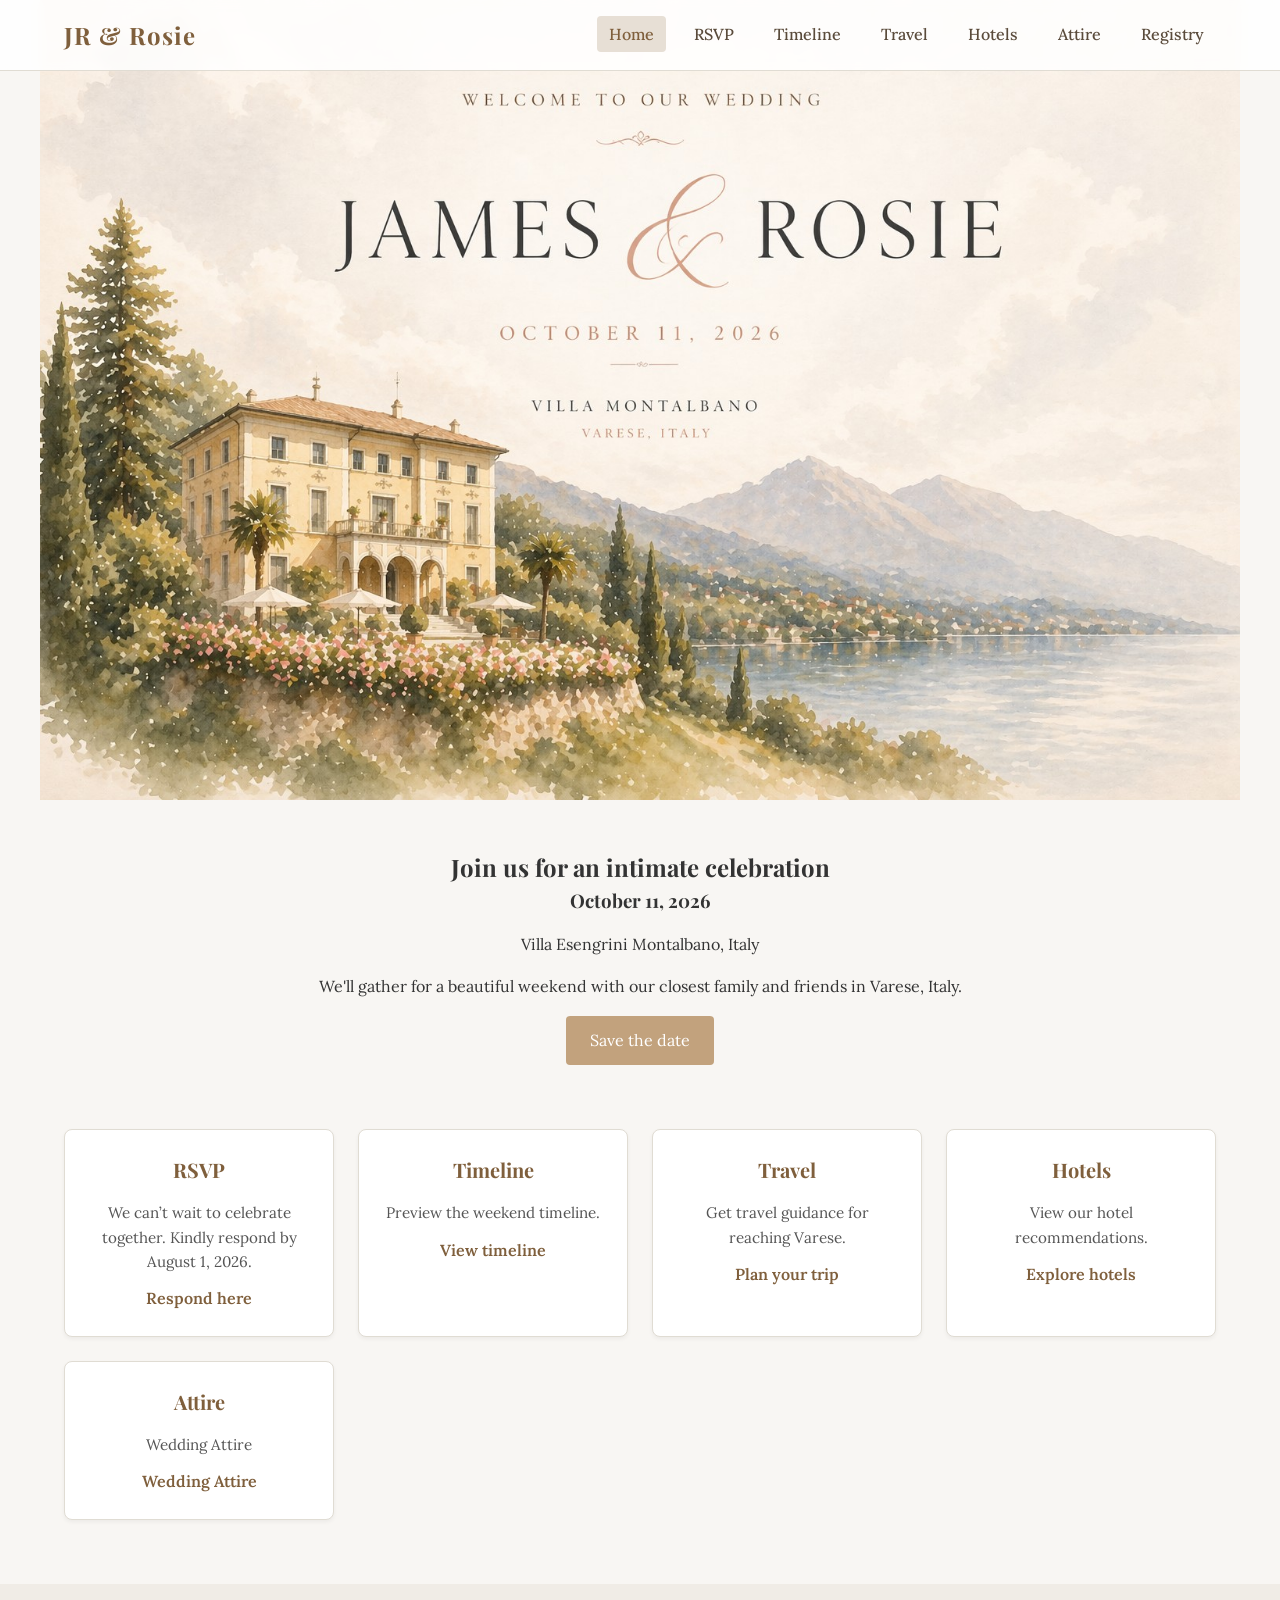
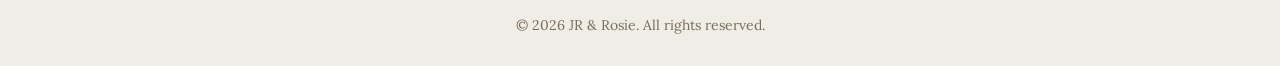
==== index.html @ 1952fc1e "Update index.html" ====
<!DOCTYPE html>
<html lang="en">
  <head>
    <meta charset="UTF-8" />
    <meta name="viewport" content="width=device-width, initial-scale=1.0" />
    <title>JR & Rosie Wedding</title>
    <link rel="preconnect" href="https://fonts.googleapis.com" />
    <link rel="preconnect" href="https://fonts.gstatic.com" crossorigin />
    <link
      href="https://fonts.googleapis.com/css2?family=Playfair+Display:wght@400;700&family=Lora:wght@400;600&display=swap"
      rel="stylesheet"
    />
    <link rel="stylesheet" href="styles.css" />
  </head>
  <body>
    <header class="navbar">
      <div class="container">
        <h1 class="logo">JR & Rosie</h1>
        <nav>
          <ul class="nav-list">
            <li><a href="index.html" class="active">Home</a></li>
            <li><a href="rsvp.html">RSVP</a></li>
            <li><a href="timeline.html">Timeline</a></li>
            <li><a href="travel.html">Travel</a></li>
            <li><a href="hotels.html">Hotels</a></li>
            <li><a href="attire.html">Attire</a></li>
            <li><a href="registry.html">Registry</a></li>
          </ul>
        </nav>
      </div>
    </header>
    <!-- Custom hero container using the designed hero image. -->
    <div class="hero-container">
      <img src="hero.jpg" class="hero-image" alt="JR and Rosie Wedding Hero">
      <!-- No clickable overlay areas needed when using a clean hero image -->
    </div>

    <!-- A simple introduction section below the hero image -->
    <section class="intro container">
      <h2>Join us for an intimate celebration</h2>
      <h3>October 11, 2026</h3>
      <p class="venue">Villa Esengrini Montalbano, Italy</p>
      <p>We'll gather for a beautiful weekend with our closest family and friends in Varese, Italy.</p>
      <a href="rsvp.html" class="button">Save the date</a>
    </section>
    <section class="info-grid container">
      <div class="info-card">
        <h4>RSVP</h4>
        <p>We can’t wait to celebrate together. Kindly respond by August 1, 2026.</p>
        <a href="rsvp.html" class="card-link">Respond here</a>
      </div>
      <div class="info-card">
        <h4>Timeline</h4>
        <p>Preview the weekend timeline.</p>
        <a href="timeline.html" class="card-link">View timeline</a>
      </div>
      <div class="info-card">
        <h4>Travel</h4>
        <p>Get travel guidance for reaching Varese.</p>
        <a href="travel.html" class="card-link">Plan your trip</a>
      </div>
      <div class="info-card">
        <h4>Hotels</h4>
        <p>View our hotel recommendations.</p>
        <a href="hotels.html" class="card-link">Explore hotels</a>
      </div>
        <div class="info-card">
        <h4>Attire</h4>
        <p>Wedding Attire</p>
        <a href="attire.html" class="card-link">Wedding Attire</a>
      </div>
    </section>
    <footer class="footer">
      <p>© 2026 JR & Rosie. All rights reserved.</p>
    </footer>
  </body>
</html>
---- styles.css ----
/* Global styles for JR & Rosie wedding site */
html {
  scroll-behavior: smooth;
}
body {
  margin: 0;
  font-family: 'Lora', serif;
  background-color: #f8f6f3;
  color: #333;
  line-height: 1.6;
}
h1,
h2,
h3,
h4,
h5,
h6 {
  font-family: 'Playfair Display', serif;
  margin: 0;
  color: #333;
}
.container {
  width: 90%;
  max-width: 1200px;
  margin: 0 auto;
}
/* Navigation bar */
.navbar {
  background-color: rgba(255, 255, 255, 0.85);
  backdrop-filter: blur(5px);
  border-bottom: 1px solid #e0dcd3;
  position: fixed;
  width: 100%;
  top: 0;
  z-index: 1000;
}
.navbar .container {
  display: flex;
  justify-content: space-between;
  align-items: center;
  padding: 1rem 0;
}
.logo {
  font-weight: 700;
  font-size: 1.5rem;
  color: #7f5f3c;
  letter-spacing: 1px;
}
.nav-list {
  list-style: none;
  margin: 0;
  padding: 0;
  display: flex;
  gap: 1rem;
}
.nav-list li a {
  text-decoration: none;
  font-weight: 500;
  color: #5a4b3b;
  padding: 0.5rem 0.75rem;
  transition: background-color 0.3s ease, color 0.3s ease;
}
.nav-list li a:hover,
.nav-list li a.active {
  background-color: #e7dfd5;
  color: #7f5f3c;
  border-radius: 4px;
}
/* Hero section */
.hero {
  position: relative;
  height: 80vh;
  background-size: cover;
  background-position: center;
  display: flex;
  align-items: center;
  justify-content: center;
  text-align: center;
  color: #fff;
}
.hero-overlay {
  position: absolute;
  top: 0;
  left: 0;
  right: 0;
  bottom: 0;
  background-color: rgba(0, 0, 0, 0.3);
  z-index: 1;
}
.hero-content {
  position: relative;
  z-index: 2;
}
.hero h2 {
  font-size: 2.5rem;
  letter-spacing: 2px;
  margin-bottom: 0.25rem;
}
.hero h3 {
  font-size: 1.5rem;
  font-weight: 400;
  margin-bottom: 0.5rem;
}
.hero .venue {
  font-size: 1rem;
  font-style: italic;
  margin-bottom: 1rem;
}
.button {
  display: inline-block;
  padding: 0.75rem 1.5rem;
  background-color: #c2a27d;
  color: #fff;
  text-decoration: none;
  border-radius: 4px;
  transition: background-color 0.3s ease;
}
.button:hover {
  background-color: #a58660;
}

/* 
  New hero container styles for the custom hero image layout.
  These styles position the image and clickable areas and hide the original hero and info grid.
*/

.hero-container {
  position: relative;
  max-width: 1200px;
  margin: 0 auto;
}

.hero-image {
  width: 100%;
  display: block;
}

/* Invisible clickable areas overlaying the hero image */
.click {
  position: absolute;
  display: block;
}

/* Positioning for each clickable region, adjust percentages to fine tune alignment */
.rsvp {
  top: 58%;
  left: 8%;
  width: 26%;
  height: 18%;
}

.events {
  top: 58%;
  left: 36%;
  width: 26%;
  height: 18%;
}

.travel {
  top: 58%;
  left: 64%;
  width: 26%;
  height: 18%;
}

.hotels {
  top: 78%;
  left: 8%;
  width: 26%;
  height: 18%;
}

.gallery {
  top: 78%;
  left: 36%;
  width: 26%;
  height: 18%;
}

/* Hide the original hero section (not used after redesign) */
.hero {
  display: none;
}

/* Introduction section below the hero image */
.intro {
  text-align: center;
  margin: 3rem auto;
}
/* Info grid on home page */
.info-grid {
  margin: 4rem auto;
  display: grid;
  grid-template-columns: repeat(auto-fit, minmax(250px, 1fr));
  gap: 1.5rem;
  text-align: center;
}
.info-card {
  padding: 1.5rem;
  border: 1px solid #e0dcd3;
  border-radius: 8px;
  background-color: #fff;
  box-shadow: 0 2px 4px rgba(0, 0, 0, 0.05);
  transition: transform 0.3s ease, box-shadow 0.3s ease;
}
.info-card:hover {
  transform: translateY(-5px);
  box-shadow: 0 4px 10px rgba(0, 0, 0, 0.1);
}
.info-card h4 {
  margin-bottom: 0.5rem;
  font-size: 1.25rem;
  color: #7f5f3c;
}
.info-card p {
  font-size: 0.95rem;
  color: #555;
  margin-bottom: 0.75rem;
}
.card-link {
  color: #7f5f3c;
  text-decoration: none;
  font-weight: 600;
  border-bottom: 1px solid transparent;
  transition: border-color 0.3s ease;
}
.card-link:hover {
  border-color: #7f5f3c;
}
/* Pages general layout */
main {
  padding-top: 80px; /* space for fixed nav */
  padding-bottom: 2rem;
}
.page-header {
  text-align: center;
  margin-bottom: 2rem;
}
.section {
  padding: 2rem 0;
}
/* RSVP form */
.rsvp-form {
  max-width: 600px;
  margin: 0 auto;
  display: flex;
  flex-direction: column;
  gap: 1rem;
}
 .rsvp-form input,
 .rsvp-form textarea,
 .rsvp-form select {
  padding: 0.75rem;
  border: 1px solid #e0dcd3;
  border-radius: 4px;
  font-size: 1rem;
}

/* Custom select arrow */
.rsvp-form select {
  appearance: none;
  background-color: #fff;
  background-image: url("data:image/svg+xml,%3Csvg xmlns='http://www.w3.org/2000/svg' width='10' height='6'%3E%3Cpath fill='%237f5f3c' d='M0 0l5 6 5-6z'/%3E%3C/svg%3E");
  background-repeat: no-repeat;
  background-position: right 0.75rem center;
  background-size: 10px 6px;
  padding-right: 2rem;
}
.rsvp-form button {
  padding: 0.75rem;
  background-color: #c2a27d;
  color: #fff;
  border: none;
  cursor: pointer;
  border-radius: 4px;
  transition: background-color 0.3s ease;
}
.rsvp-form button:hover {
  background-color: #a58660;
}
/* Timeline list */
.timeline {
  max-width: 800px;
  margin: 0 auto;
}
.timeline-item {
  margin-bottom: 1.5rem;
  display: flex;
  align-items: flex-start;
  gap: 1rem;
}
.timeline-item .time {
  font-weight: 600;
  color: #7f5f3c;
  width: 80px;
  flex-shrink: 0;
}
.timeline-item .details {
  flex-grow: 1;
}
/* Gallery */
.gallery {
  column-count: 3;
  column-gap: 1rem;
  max-width: 1200px;
  margin: 0 auto;
}
.gallery img {
  width: 100%;
  border-radius: 6px;
  margin-bottom: 1rem;
  break-inside: avoid;
}
/* Footer */
.footer {
  background-color: #f0ece6;
  padding: 1rem;
  text-align: center;
  font-size: 0.875rem;
  color: #7a6d5a;
}

/* Attire page styles */
.attire-section {
  text-align: center;
  margin: 4rem auto;
}

.color-palette {
  display: flex;
  justify-content: center;
  flex-wrap: wrap;
  gap: 1rem;
  margin: 2rem 0;
}

.color-swatch {
  width: 50px;
  height: 50px;
  border-radius: 50%;
  cursor: pointer;
  transition: transform 0.3s ease;
}

.color-swatch:hover {
  transform: scale(1.2);
}

.color-swatch.champagne {
  background-color: #f7e9d5;
}
.color-swatch.blush {
  background-color: #f3d3d8;
}
.color-swatch.pink {
  background-color: #f7b7c3;
}
.color-swatch.burgundy {
  background-color: #803336;
}
.color-swatch.taupe {
  background-color: #d1c1ae;
}
.color-swatch.black {
  background-color: #000000;
}

.attire-guide-img {
  max-width: 100%;
  margin-bottom: 2rem;
}

.attire-details {
  max-width: 800px;
  margin: 0 auto;
  text-align: left;
}

.attire-details h3 {
  margin-top: 2rem;
  margin-bottom: 0.5rem;
}
@media (max-width: 768px) {
  .hero {
    min-height: 80vh;
    background-size: contain;
    background-position: center center;
  }

  .hero-content {
    padding: 2rem 1rem;
  }
}
@media (max-width: 768px) {
  .navbar .container {
    flex-direction: column;
    align-items: center;
  }

  .nav-list {
    flex-wrap: wrap;
    justify-content: center;
    gap: 0.75rem;
    padding: 0;
    margin-top: 1rem;
  }

  .nav-list li {
    margin: 0;
  }

  .nav-list a {
    font-size: 0.9rem;
  }
}
@media (max-width: 768px) {
  .navbar {
    position: relative;
    z-index: 10;
  }

  .hero {
    padding-top: 2rem;
    min-height: calc(100vh - 140px);
  }

  .hero-content {
    padding-top: 2rem;
  }
}
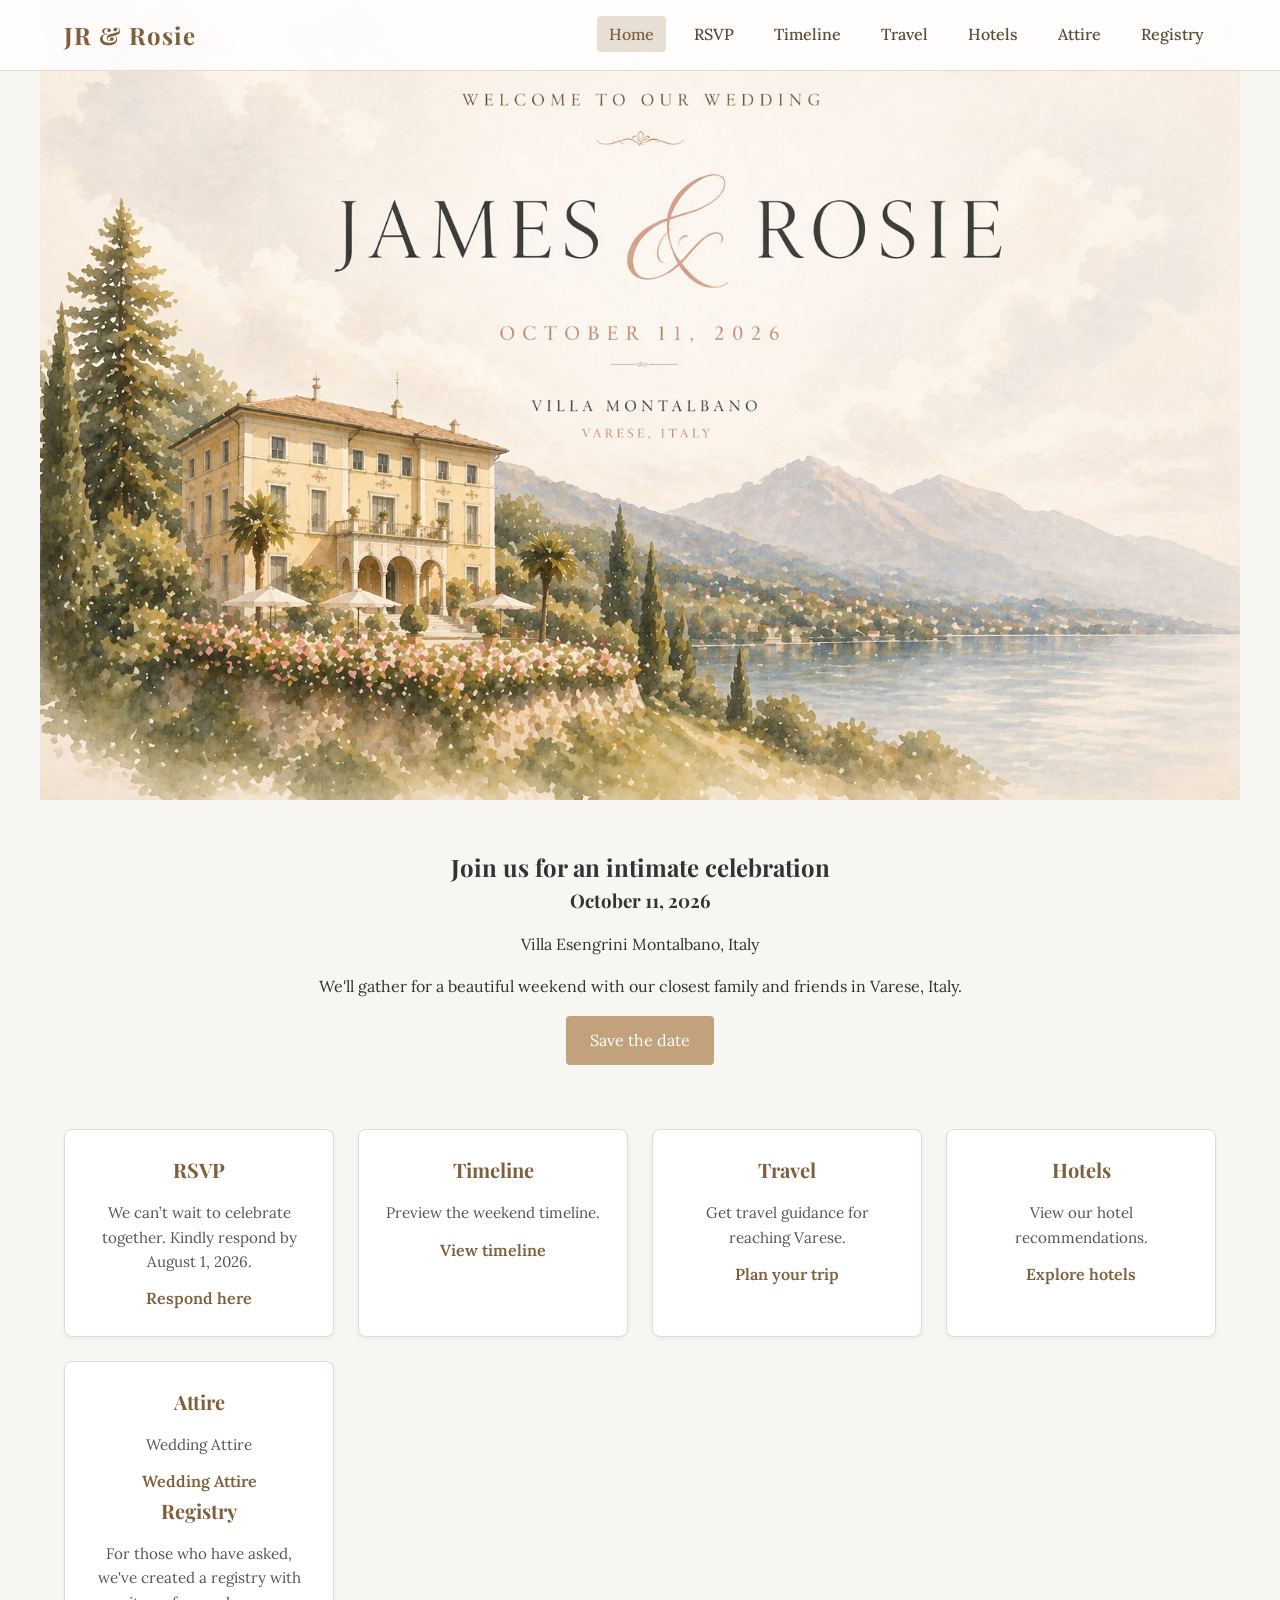
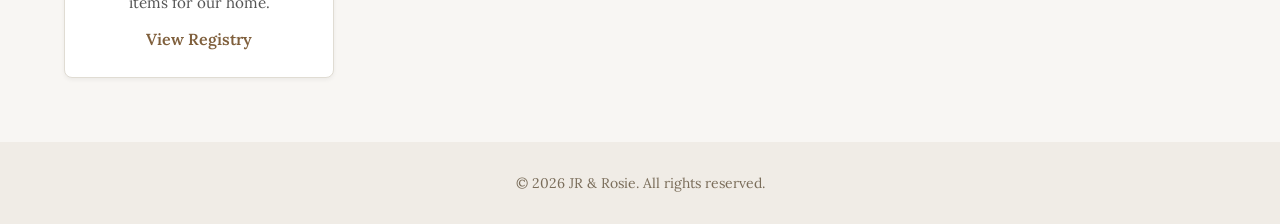
==== commit f1b917e7: "Update index.html" ====
--- a/index.html
+++ b/index.html
@@ -67,7 +67,12 @@
         <div class="info-card">
         <h4>Attire</h4>
         <p>Wedding Attire</p>
-        <a href="attire.html" class="card-link">Wedding Attire</a>
+        <a href="attire.html" class="card-link">Wedding Attire</a
+       <div class="info-card">
+  <h4>Registry</h4>
+  <p>For those who have asked, we've created a registry with items for our home.</p>
+  <a href="registry.html" class="card-link">View Registry</a>
+</div>                                                         
       </div>
     </section>
     <footer class="footer">
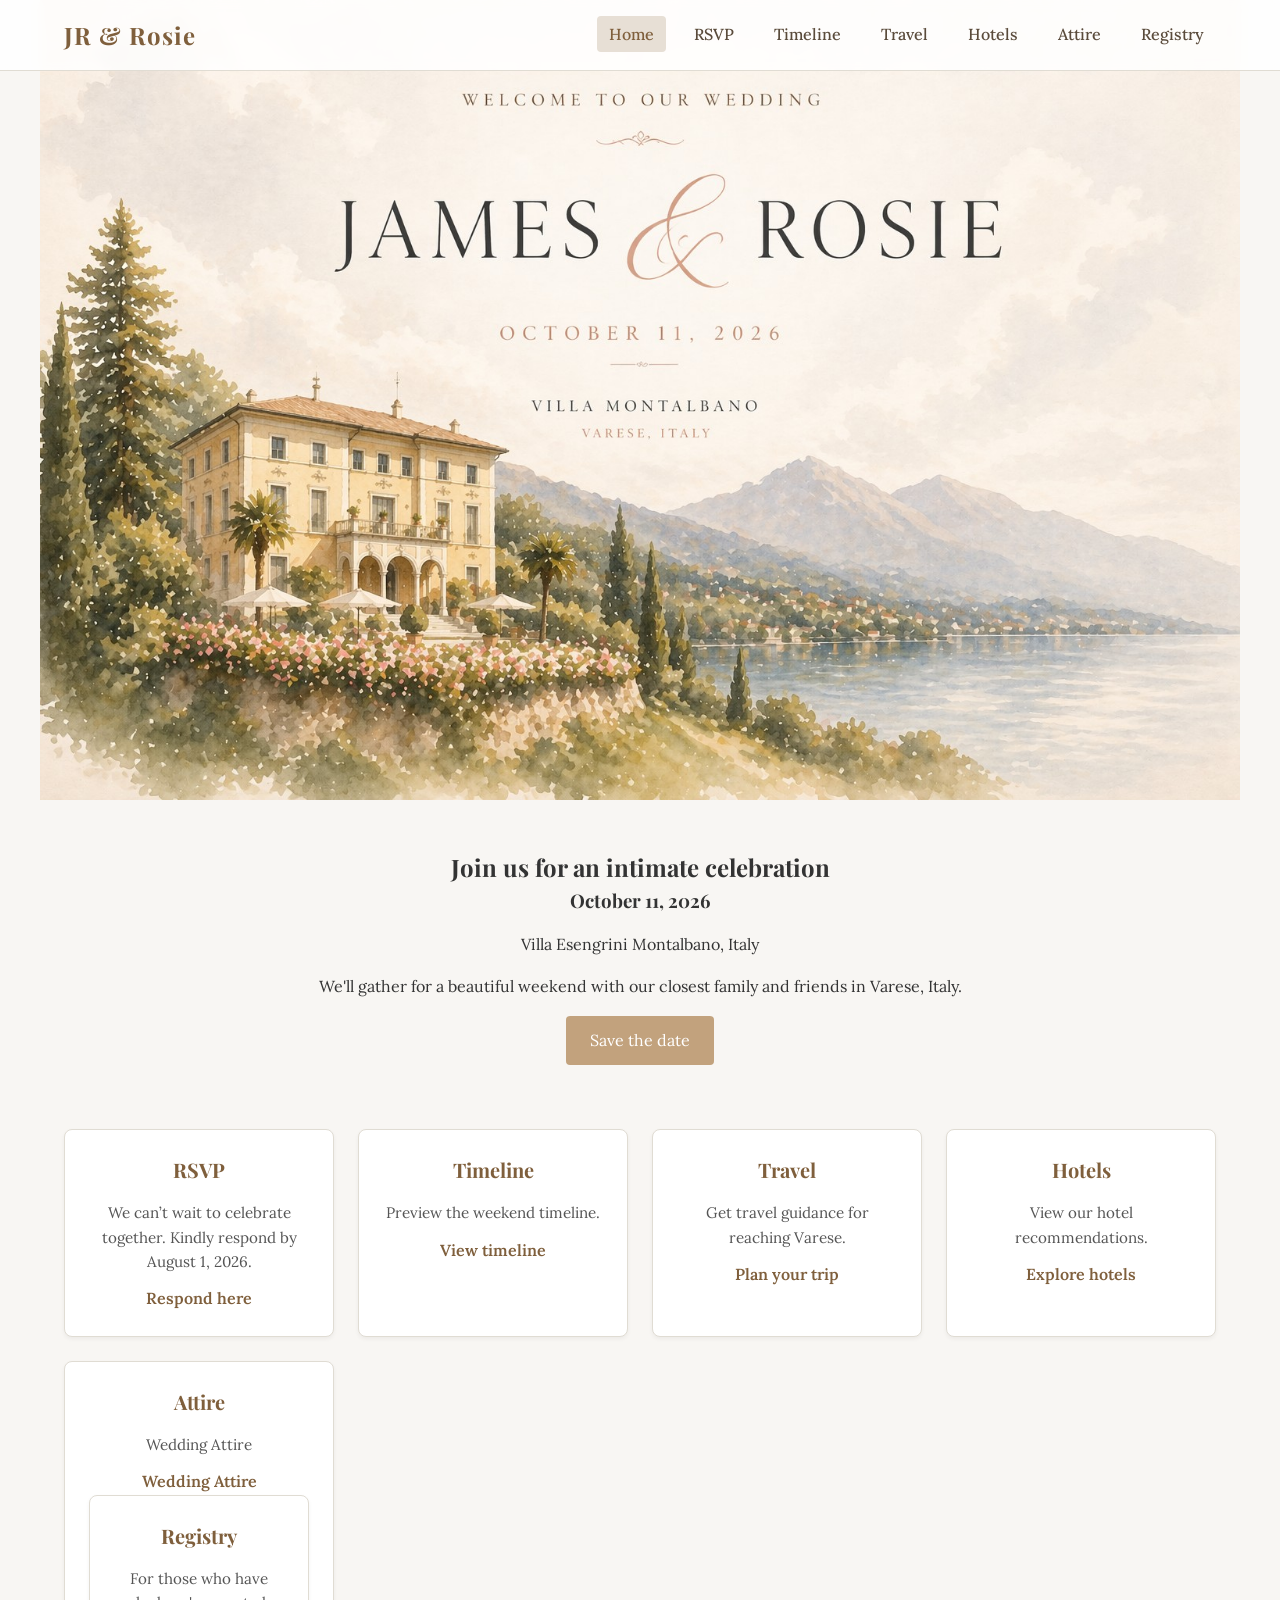
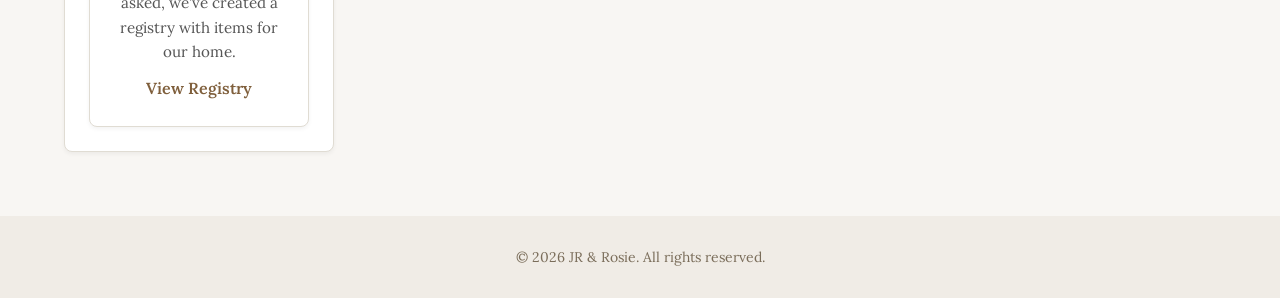
==== commit cf9ad46b: "Update index.html" ====
--- a/index.html
+++ b/index.html
@@ -68,11 +68,12 @@
         <h4>Attire</h4>
         <p>Wedding Attire</p>
         <a href="attire.html" class="card-link">Wedding Attire</a
+      </div>                                                         
        <div class="info-card">
-  <h4>Registry</h4>
-  <p>For those who have asked, we've created a registry with items for our home.</p>
-  <a href="registry.html" class="card-link">View Registry</a>
-</div>                                                         
+       <h4>Registry</h4>
+       <p>For those who have asked, we've created a registry with items for our home.</p>
+       <a href="registry.html" class="card-link">View Registry</a>
+      </div>                                                         
       </div>
     </section>
     <footer class="footer">
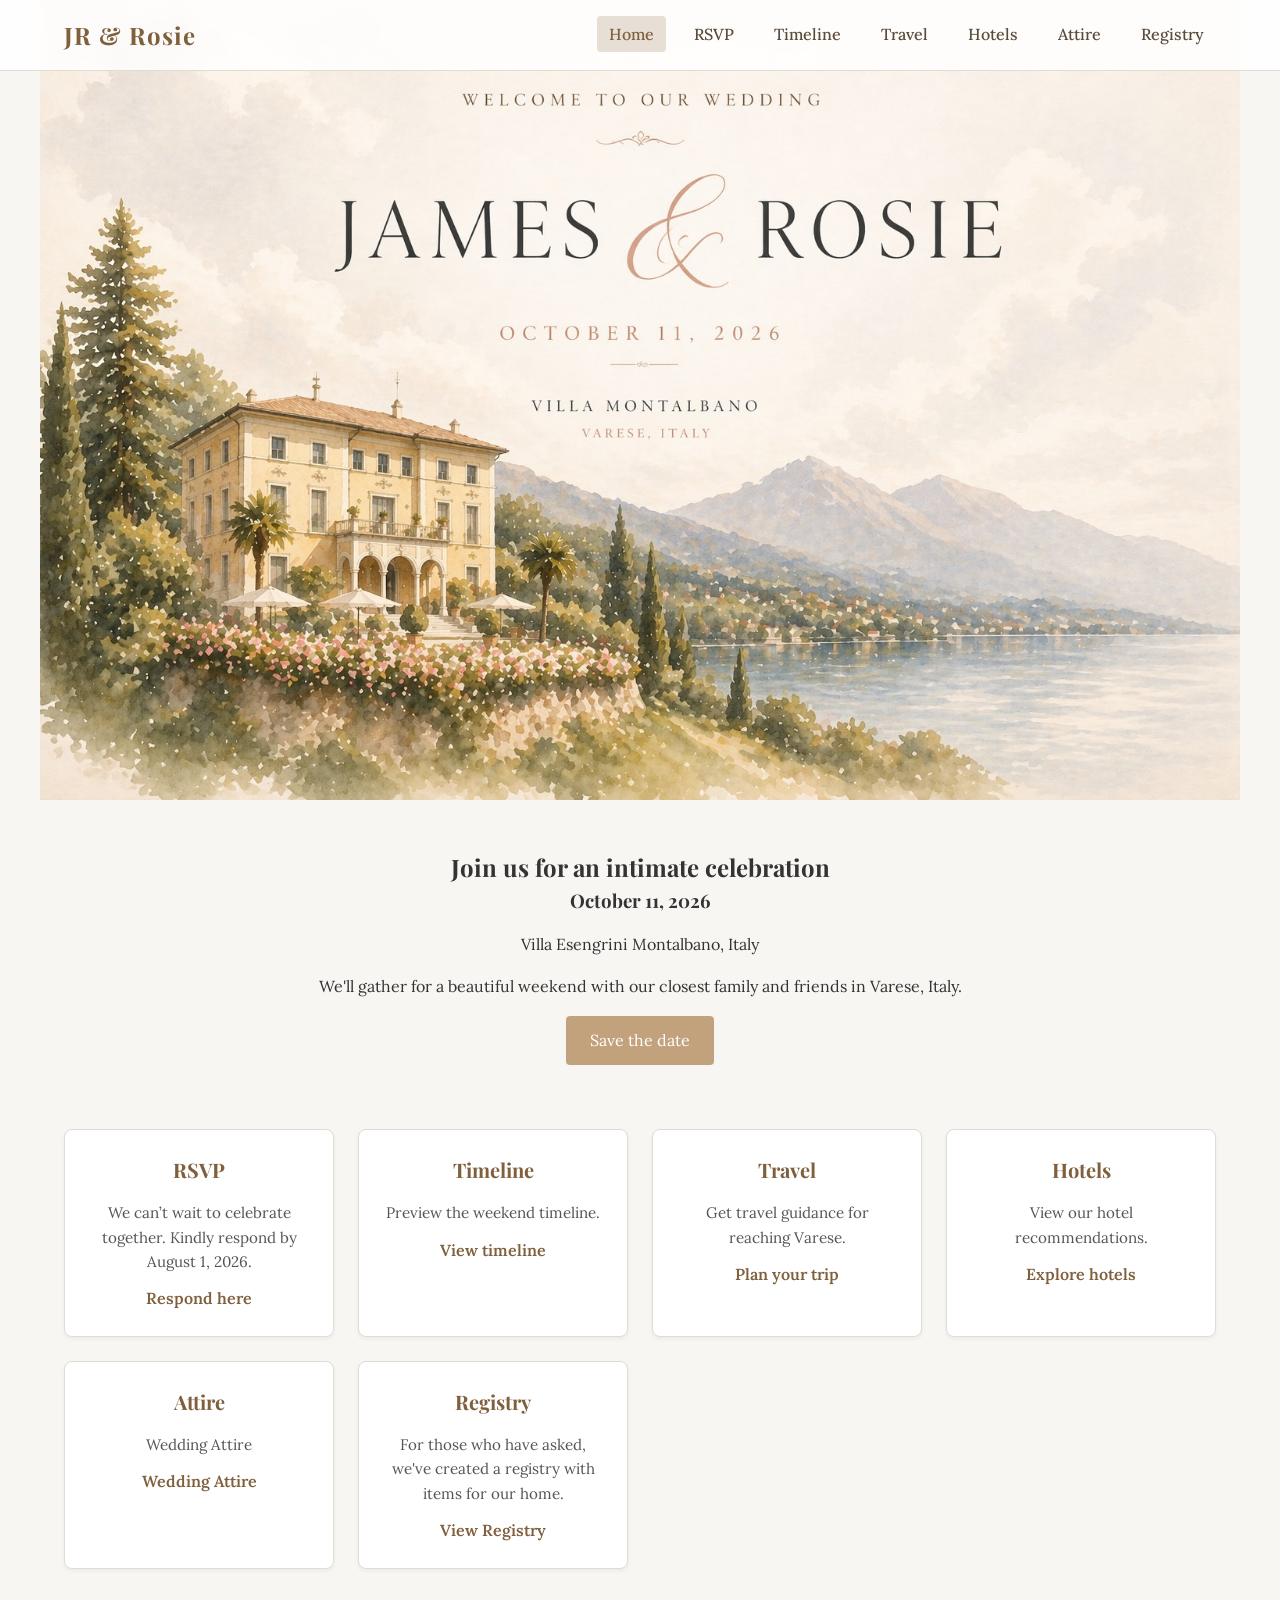
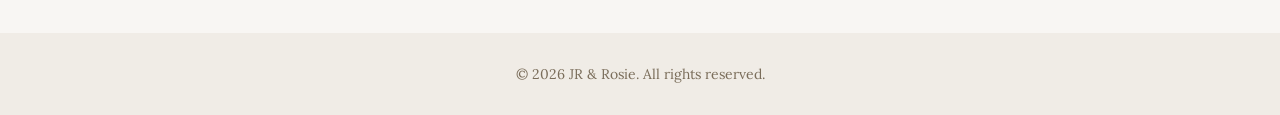
==== commit 9dfd2774: "Update index.html" ====
--- a/index.html
+++ b/index.html
@@ -49,33 +49,39 @@
         <p>We can’t wait to celebrate together. Kindly respond by August 1, 2026.</p>
         <a href="rsvp.html" class="card-link">Respond here</a>
       </div>
+      
       <div class="info-card">
         <h4>Timeline</h4>
         <p>Preview the weekend timeline.</p>
         <a href="timeline.html" class="card-link">View timeline</a>
       </div>
+      
       <div class="info-card">
         <h4>Travel</h4>
         <p>Get travel guidance for reaching Varese.</p>
         <a href="travel.html" class="card-link">Plan your trip</a>
       </div>
+      
       <div class="info-card">
         <h4>Hotels</h4>
         <p>View our hotel recommendations.</p>
         <a href="hotels.html" class="card-link">Explore hotels</a>
       </div>
+      
         <div class="info-card">
         <h4>Attire</h4>
         <p>Wedding Attire</p>
-        <a href="attire.html" class="card-link">Wedding Attire</a
-      </div>                                                         
-       <div class="info-card">
-       <h4>Registry</h4>
-       <p>For those who have asked, we've created a registry with items for our home.</p>
-       <a href="registry.html" class="card-link">View Registry</a>
-      </div>                                                         
-      </div>
+       <a href="attire.html" class="card-link">Wedding Attire</a>
+      </div>     
+
+  <div class="info-card">
+    <h4>Registry</h4>
+    <p>For those who have asked, we've created a registry with items for our home.</p>
+    <a href="registry.html" class="card-link">View Registry</a>
+  </div>     
+         
     </section>
+    
     <footer class="footer">
       <p>© 2026 JR & Rosie. All rights reserved.</p>
     </footer>
--- a/styles.css
+++ b/styles.css
@@ -428,3 +428,115 @@
     padding-top: 2rem;
   }
 }
+/* Registry page */
+
+.registry-hero {
+  width: 100%;
+  height: 420px;
+  overflow: hidden;
+  background: #f4eee8;
+}
+
+.registry-hero-image {
+  width: 100%;
+  height: 100%;
+  display: block;
+  object-fit:contain;
+  background:#f7f3ee;
+  object-position: center 38%;
+}
+
+.registry-section {
+  max-width: 820px;
+  margin: 0 auto;
+  padding: 60px 20px 70px;
+  text-align: center;
+}
+
+.registry-section h2 {
+  margin: 0 0 28px;
+  font-family: 'Playfair Display', serif;
+  font-size: 2.8rem;
+  font-weight: 400;
+  color: #8f7259;
+}
+
+.registry-intro {
+  max-width: 720px;
+  margin: 0 auto 16px;
+  line-height: 1.8;
+}
+
+.registry-card {
+  max-width: 560px;
+  margin: 42px auto;
+  padding: 42px 34px;
+  background: #ffffff;
+  border: 1px solid #e5d9cd;
+  border-radius: 8px;
+  box-shadow: 0 8px 24px rgba(0, 0, 0, 0.05);
+  text-align: center;
+}
+
+.registry-card h3 {
+  margin: 0 0 18px;
+  font-family: 'Playfair Display', serif;
+  font-size: 2rem;
+  font-weight: 400;
+  color: #8f7259;
+}
+
+.registry-card p {
+  max-width: 500px;
+  margin: 0 auto 26px;
+  line-height: 1.7;
+}
+
+.registry-button {
+  display: inline-block;
+  min-width: 220px;
+  text-transform: uppercase;
+  letter-spacing: 0.08em;
+}
+
+.registry-note {
+  margin: 0 auto;
+  font-family: 'Playfair Display', serif;
+  font-size: 1.15rem;
+  font-style: italic;
+  line-height: 1.7;
+  color: #8f7259;
+}
+
+@media (max-width: 768px) {
+  .registry-hero {
+    height: 190px;
+  }
+
+  .registry-hero-image {
+    object-position: center center;
+  }
+
+  .registry-section {
+    padding: 42px 18px 50px;
+  }
+
+  .registry-section h2 {
+    font-size: 2.2rem;
+  }
+
+  .registry-card {
+    margin: 32px auto;
+    padding: 32px 22px;
+  }
+
+  .registry-card h3 {
+    font-size: 1.7rem;
+  }
+
+  .registry-button {
+    width: 100%;
+    min-width: 0;
+    box-sizing: border-box;
+  }
+}
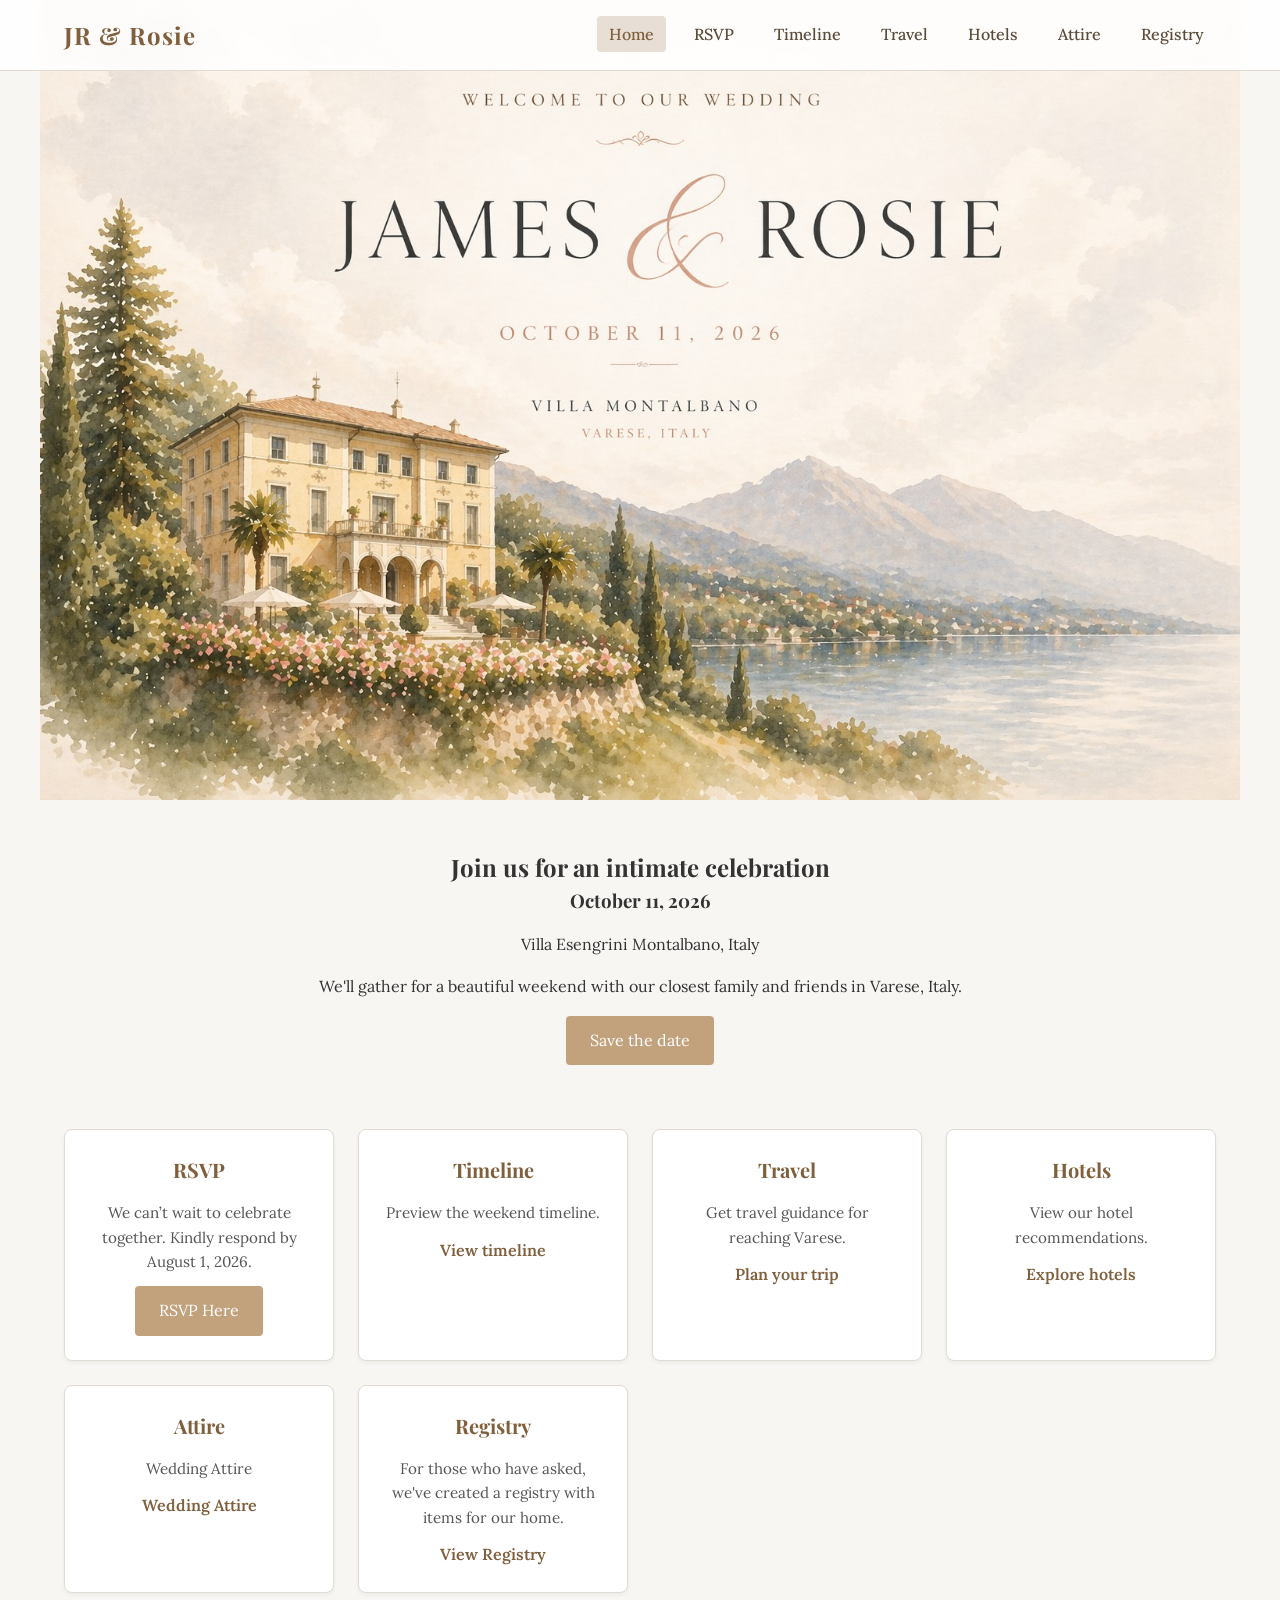
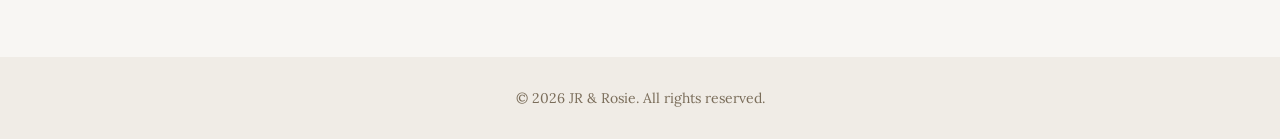
==== commit b9622177: "Update index.html" ====
--- a/index.html
+++ b/index.html
@@ -47,7 +47,7 @@
       <div class="info-card">
         <h4>RSVP</h4>
         <p>We can’t wait to celebrate together. Kindly respond by August 1, 2026.</p>
-        <a href="rsvp.html" class="card-link">Respond here</a>
+        <a href="rsvp.html" class="button">RSVP Here</a>
       </div>
       
       <div class="info-card">
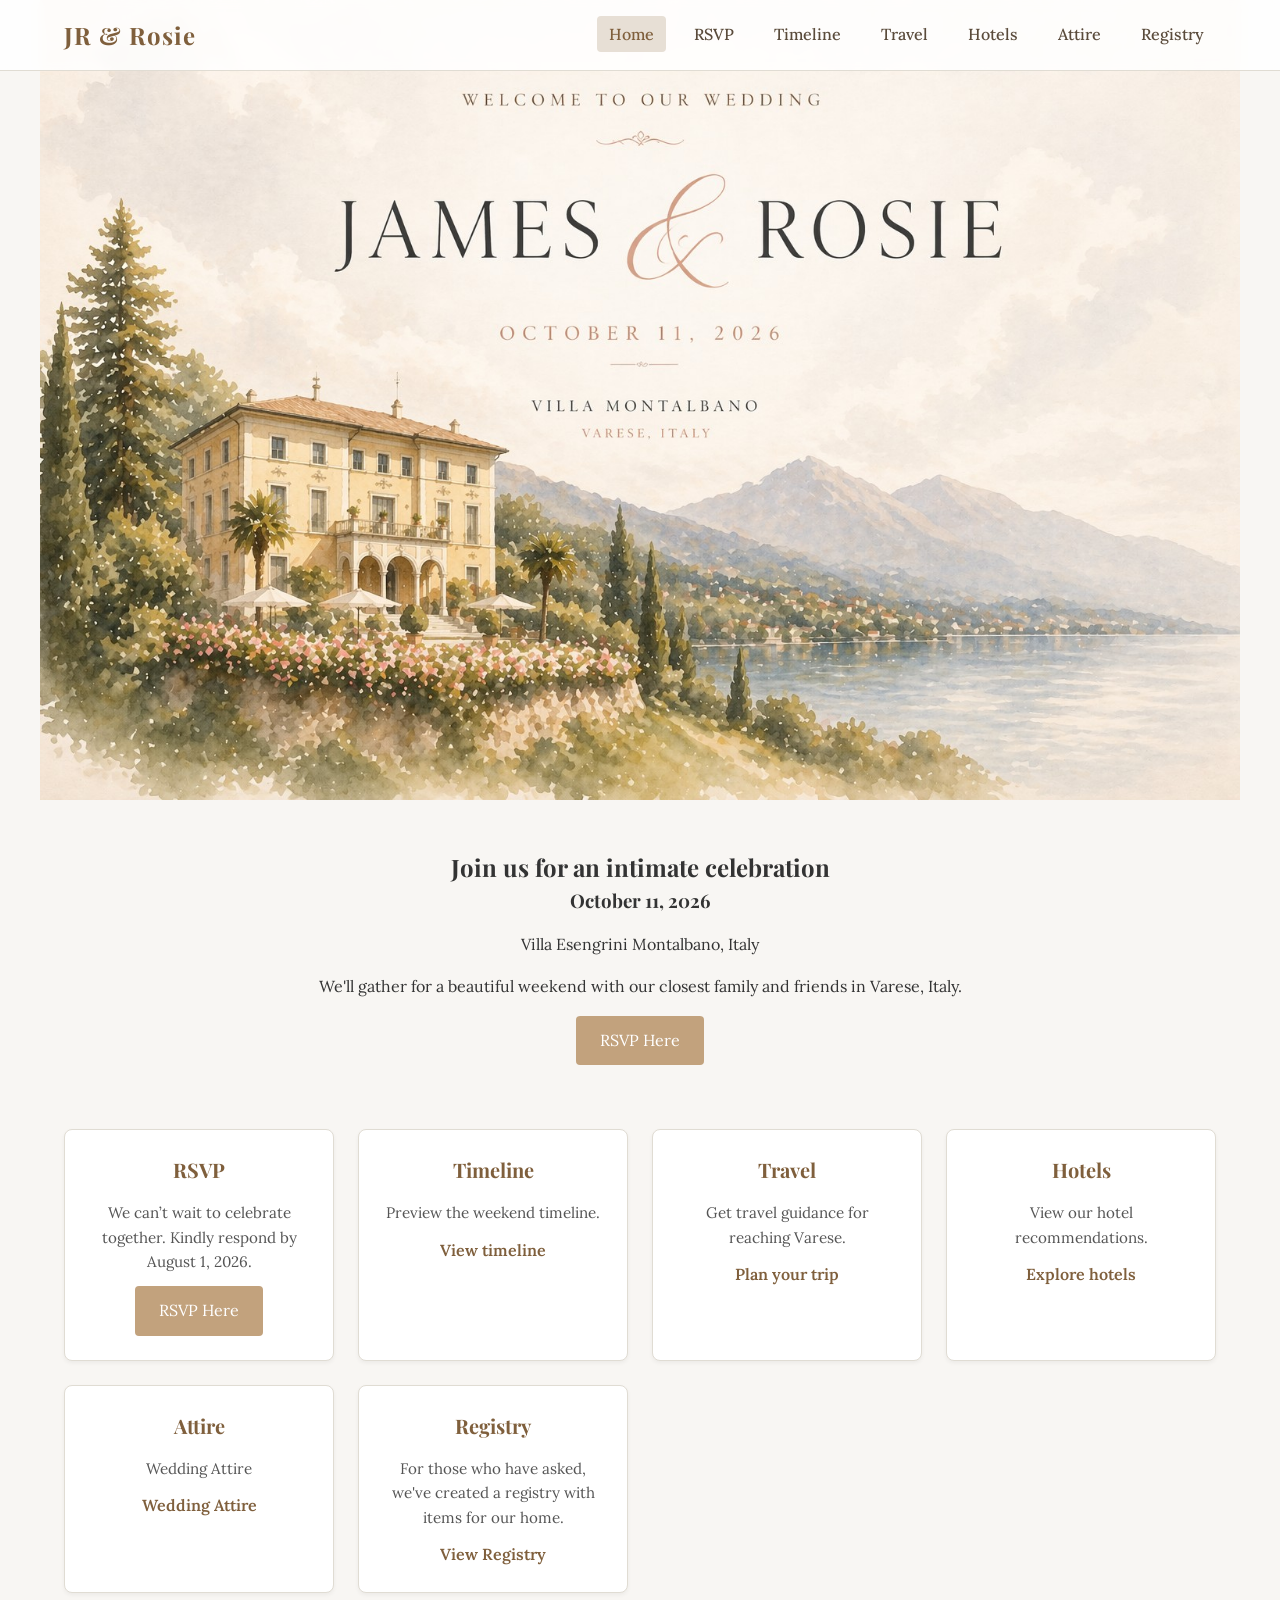
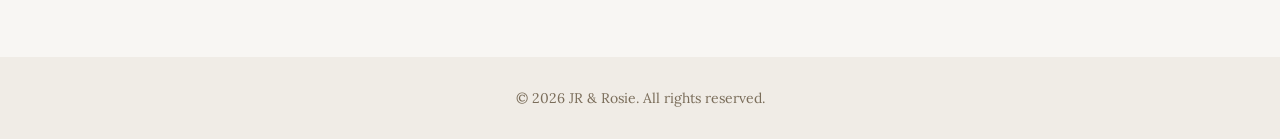
==== commit d0c4f74e: "Update index.html" ====
--- a/index.html
+++ b/index.html
@@ -41,7 +41,7 @@
       <h3>October 11, 2026</h3>
       <p class="venue">Villa Esengrini Montalbano, Italy</p>
       <p>We'll gather for a beautiful weekend with our closest family and friends in Varese, Italy.</p>
-      <a href="rsvp.html" class="button">Save the date</a>
+      <a href="rsvp.html" class="button">RSVP Here</a>
     </section>
     <section class="info-grid container">
       <div class="info-card">
